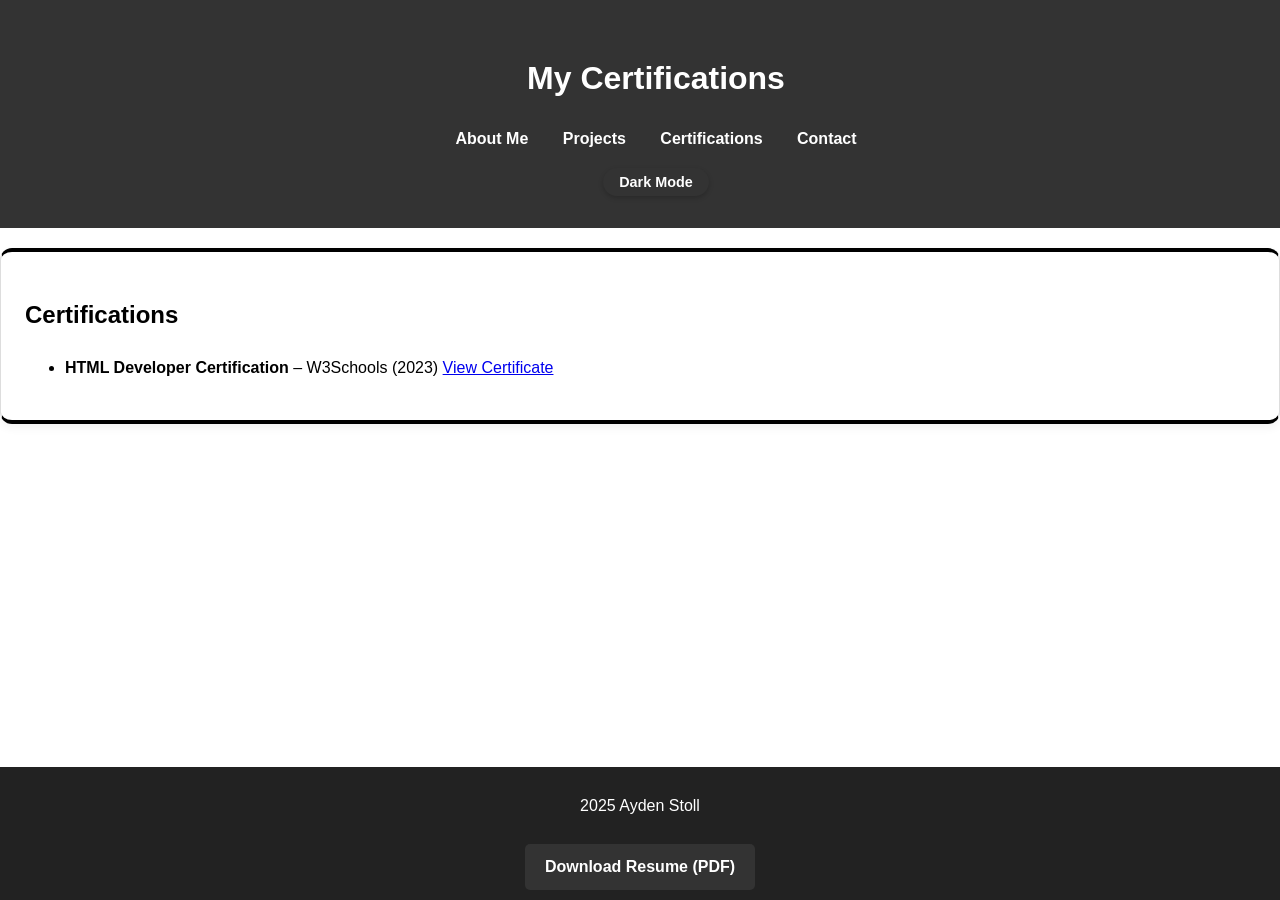
==== certifications.html @ 23196048 "Add files via upload" ====
<!DOCTYPE html>

<html lang="en">
<head>
  <meta charset="UTF-8" />
  <meta name="viewport" content="width=device-width, initial-scale=1.0" />
  <title>Ayden Stoll's Portfolio</title>
  <link rel="stylesheet" href="style.css" />
</head>

<body>
  <header>
    <h1>My Certifications</h1>
    <nav>
      <ul>
        <li><a href="index.html">About Me</a></li>
        <li><a href="projects.html">Projects</a></li>
		<li><a href="certifications.html">Certifications</a></li>	
        <li><a href="contact.html">Contact</a></li>
      </ul>
    </nav>
	
	<button id="theme-toggle">Dark Mode</button>

  </header>

<main>

<section id="certifications">
  <h2>Certifications</h2>
  <ul>
    <li>
      <strong>HTML Developer Certification</strong> – W3Schools (2023)  
      <a href="Certifications/HTML_Certification.pdf" target="_blank">View Certificate</a>
    </li>
  </ul>
</section>


</main>

  <footer>
    <p>2025 Ayden Stoll</p>
	<a href="resume.pdf" download class="download-btn">Download Resume (PDF)</a>
	</footer>
  
  <script>
  const toggleBtn = document.getElementById('theme-toggle');

  toggleBtn.addEventListener('click', () => {
    document.body.classList.toggle('dark-theme');

    // Save preference in localStorage
    if (document.body.classList.contains('dark-theme')) {
      localStorage.setItem('theme', 'dark');
    } else {
      localStorage.setItem('theme', 'light');
    }
  });

  // Apply saved theme on page load
  window.addEventListener('DOMContentLoaded', () => {
    if (localStorage.getItem('theme') === 'dark') {
      document.body.classList.add('dark-theme');
    }
  });
</script>  

<script>
  window.addEventListener('DOMContentLoaded', () => {
    document.querySelectorAll('section').forEach(section => {
      section.classList.add('visible');
    });
  });
</script>

</body>
</html>
---- style.css ----
body {
  font-family: Arial, sans-serif;
  line-height: 1.6;
  margin: 0;
  padding: 0;
  background: #f4f4f4;
  color: #333;
}

header {
  background: #333;
  color: #fff;
  position: sticky;
  top: 0;
  width: 100%;
  padding: 2rem 1rem;
  transition: all 0.3s ease;
  box-shadow: none;
  z-index: 999;
  text-align: center;
}

header.shrink {
  padding: 0.5rem 1rem;
  box-shadow: 0 2px 4px rgba(0,0,0,0.1);
}

header h1 {
  font-size: 2rem;
  transition: font-size 0.3s ease;
}

header.shrink h1 {
  font-size: 1.3rem;
}

nav ul {
  list-style: none;
  padding: 0;
}

nav ul li {
  display: inline-block;
  margin: 0 15px;
  position: relative;
}

nav a {
  color: #fff;
  text-decoration: none;
  font-weight: bold;
  transition: color 0.3s ease;
}

/*underline anim*/
nav a::after {
  content: "";
  position: absolute;
  width: 0%;
  height: 2px;
  bottom: -4px;
  left: 0;
  background-color: #fff;
  transition: width 0.3s ease;
}

/*Hover styles*/
nav a:hover {
  color: #ffdd57;
}

nav a:hover::after {
  width: 100%;
}

nav a::after {
  transition: width 0.3s ease;
}

nav a:not(:hover)::after {
  width: 0%;
}

/*glow effect*/
nav a:hover {
  text-shadow: 0 0 8px rgba(255, 221, 87, 0.7);
}

section {
  padding: 20px;
  margin: 20px;
  background: var(--bg-color);
  border-radius: 8px;
  box-shadow: 0 0 5px rgba(0,0,0,0.1);
  transition: background-color 0.3s;
}

.project {
  margin-bottom: 20px;
}

footer {
  text-align: center;
  padding: 10px;
  background: #222;
  color: #fff;
}

html, body {
  height: 100%;
  margin: 0;
  display: flex;
  flex-direction: column;
}

main {
  flex: 1;
}

/*light*/
:root {
  --bg-color: #ffffff;
  --text-color: #000000;
}

/*Dark*/
.dark-theme {
  --bg-color: #121212;
  --text-color: #e0e0e0;
}

body {
  background-color: var(--bg-color);
  color: var(--text-color);
  transition: background-color 0.3s, color 0.3s;
}

section.visible {
  opacity: 1;
  transform: translateY(0);
}

#theme-toggle {
  background: #333;
  color: #fff;
  border: none;
  padding: 0.4rem 1rem;
  border-radius: 30px;
  font-size: 0.9rem;
  font-weight: bold;
  cursor: pointer;
  transition: background 0.3s, transform 0.2s;
  box-shadow: 0 2px 5px rgba(0,0,0,0.2);
}

#theme-toggle:hover {
  background: #444;
  transform: scale(1.05);
}

body.dark #theme-toggle {
  background: #eee;
  color: #000;
}

body.dark #theme-toggle:hover {
  background: #ddd;
}

section {
  background-color: var(--bg-color);
  color: var(--text-color);
  border: 1px solid #ddd;
  border-radius: 12px;
  padding: 24px;
  margin: 20px auto;
  box-shadow: 0 4px 10px rgba(0, 0, 0, 0.05);
  transition: box-shadow 0.3s ease, transform 0.2s ease;
  border-top: 4px solid #000; 
  border-bottom: 4px solid #000;
  opacity: 0;
  transform: translateY(20px);
  transition: opacity 1s ease, transform 1s ease;
}

section:hover {
  box-shadow: 0 6px 18px rgba(0, 0, 0, 0.1);
  transform: translateY(-4px);
}

.dark-theme section {
  background-color: #1e1e1e;
  border: 1px solid #444; /* darker border */
  box-shadow: 0 4px 10px rgba(0, 0, 0, 0.4); /* optional, deeper shadow */
}

@media (max-width: 600px) {
  nav ul li {
    display: block;
    margin: 10px 0;
  }

  header h1 {
    font-size: 1.5rem;
  }

  #theme-toggle {
    padding: 0.3rem 0.8rem;
    font-size: 0.8rem;
  }
}

.download-btn {
  display: inline-block;
  margin-top: 10px;
  padding: 10px 20px;
  background-color: #333;
  color: white;
  text-decoration: none;
  border-radius: 5px;
  font-weight: bold;
  transition: background 0.3s ease;
}

.download-btn:hover {
  background-color: #555;
}
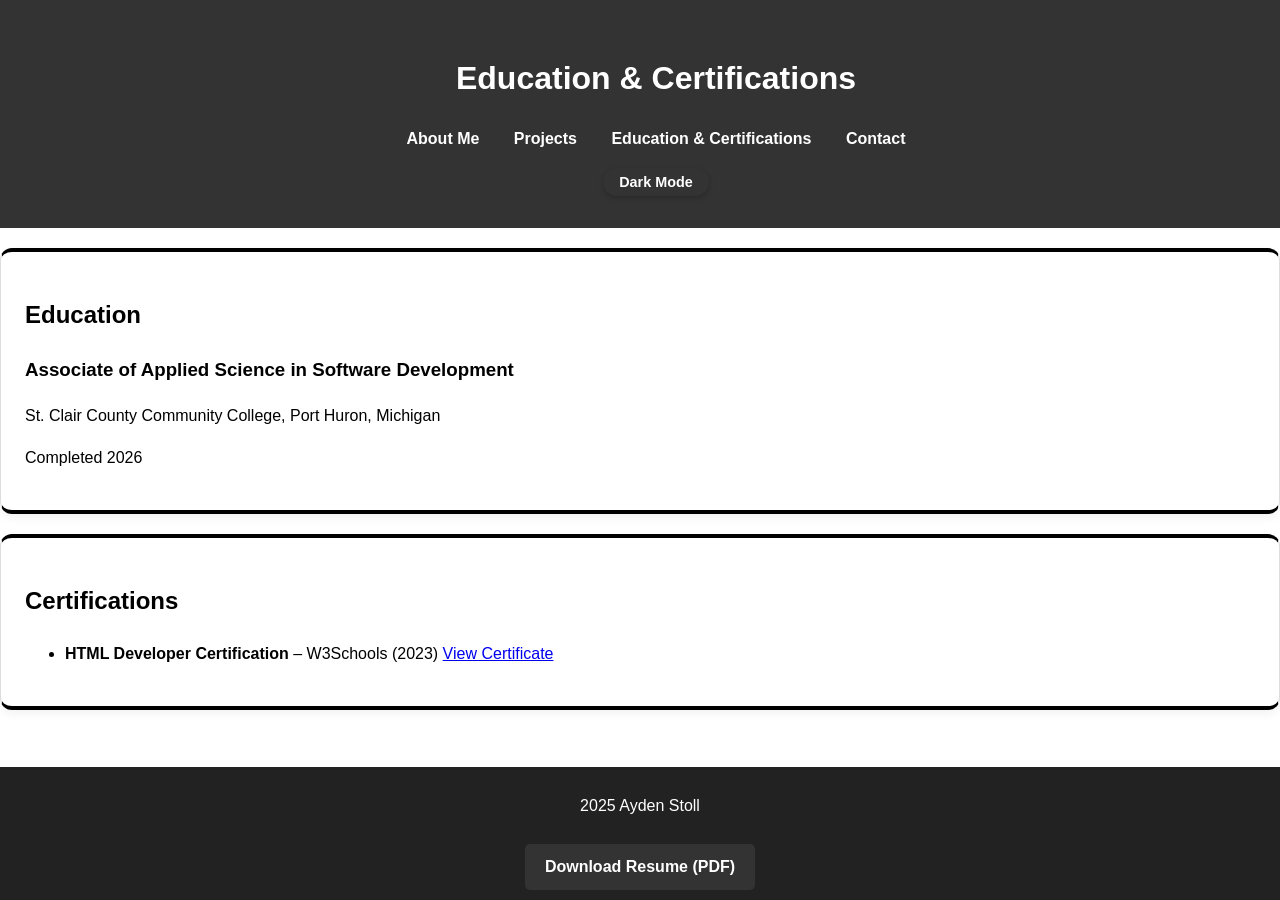
==== commit 24c47265: "Add files via upload" ====
--- a/certifications.html
+++ b/certifications.html
@@ -10,12 +10,12 @@
 
 <body>
   <header>
-    <h1>My Certifications</h1>
+    <h1>Education & Certifications</h1>
     <nav>
       <ul>
         <li><a href="index.html">About Me</a></li>
         <li><a href="projects.html">Projects</a></li>
-		<li><a href="certifications.html">Certifications</a></li>	
+		<li><a href="certifications.html">Education & Certifications</a></li>	
         <li><a href="contact.html">Contact</a></li>
       </ul>
     </nav>
@@ -25,6 +25,16 @@
   </header>
 
 <main>
+
+<section id="education">
+  <h2>Education</h2>
+
+  <div class="credential">
+    <h3>Associate of Applied Science in Software Development</h3>
+    <p>St. Clair County Community College, Port Huron, Michigan</p>
+    <p>Completed 2026</p>
+  </div>
+</section>
 
 <section id="certifications">
   <h2>Certifications</h2>
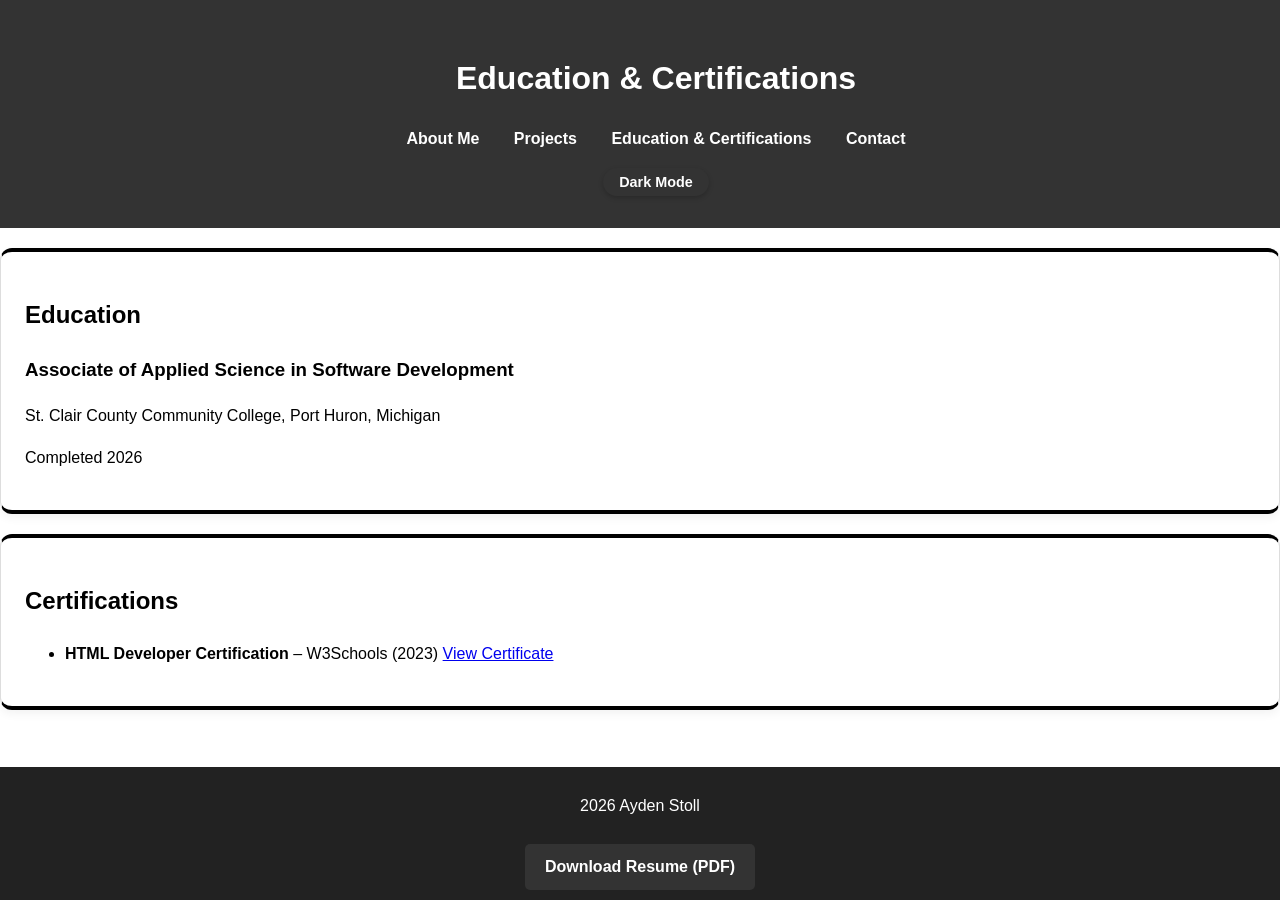
==== commit 8be04ac8: "Add files via upload" ====
--- a/certifications.html
+++ b/certifications.html
@@ -50,7 +50,7 @@
 </main>
 
   <footer>
-    <p>2025 Ayden Stoll</p>
+    <p>2026 Ayden Stoll</p>
 	<a href="resume.pdf" download class="download-btn">Download Resume (PDF)</a>
 	</footer>
   
@@ -60,7 +60,6 @@
   toggleBtn.addEventListener('click', () => {
     document.body.classList.toggle('dark-theme');
 
-    // Save preference in localStorage
     if (document.body.classList.contains('dark-theme')) {
       localStorage.setItem('theme', 'dark');
     } else {
@@ -68,7 +67,6 @@
     }
   });
 
-  // Apply saved theme on page load
   window.addEventListener('DOMContentLoaded', () => {
     if (localStorage.getItem('theme') === 'dark') {
       document.body.classList.add('dark-theme');
--- a/style.css
+++ b/style.css
@@ -225,3 +225,11 @@
 .download-btn:hover {
   background-color: #555;
 }
+
+.project-tech {
+  font-size: 0.95rem;
+  font-weight: bold;
+  margin-top: -5px;
+  margin-bottom: 12px;
+  opacity: 0.8;
+}
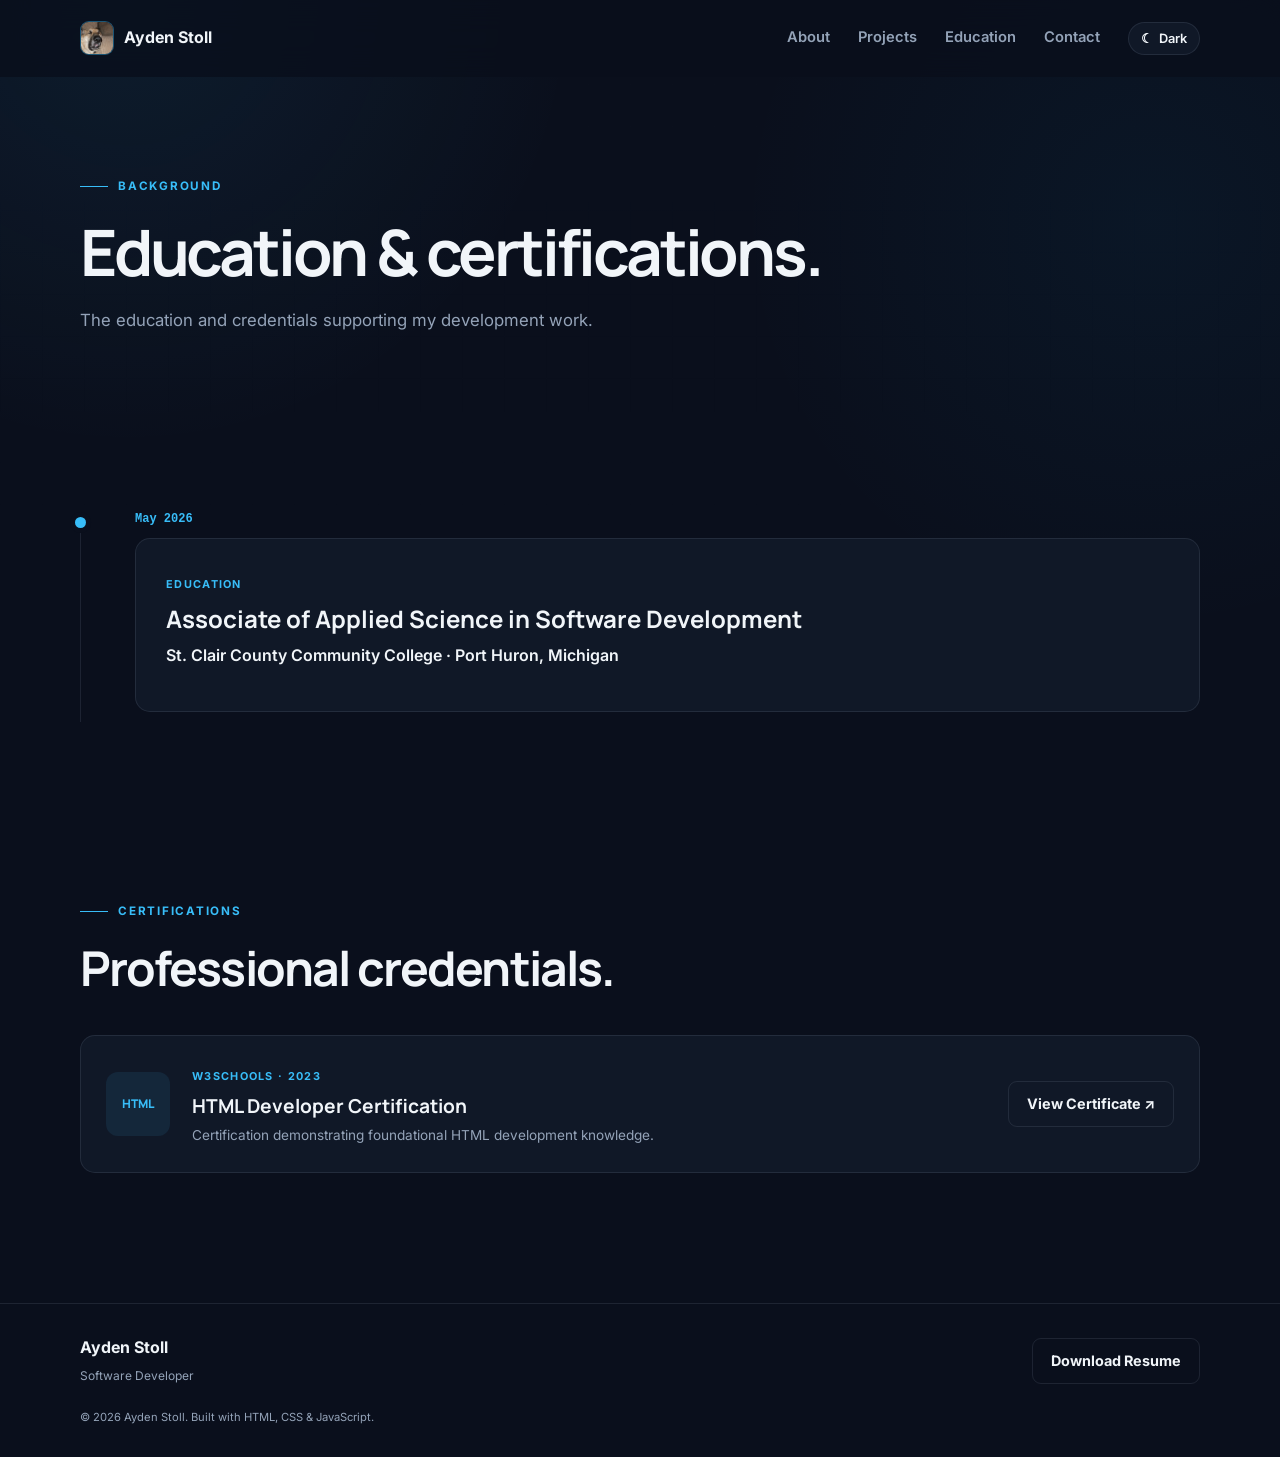
==== commit d8a010be: "Add files via upload" ====
--- a/certifications.html
+++ b/certifications.html
@@ -1,86 +1,78 @@
-<!DOCTYPE html>
-
-<html lang="en">
-<head>
-  <meta charset="UTF-8" />
-  <meta name="viewport" content="width=device-width, initial-scale=1.0" />
-  <title>Ayden Stoll's Portfolio</title>
-  <link rel="stylesheet" href="style.css" />
-</head>
-
-<body>
-  <header>
-    <h1>Education & Certifications</h1>
-    <nav>
-      <ul>
-        <li><a href="index.html">About Me</a></li>
-        <li><a href="projects.html">Projects</a></li>
-		<li><a href="certifications.html">Education & Certifications</a></li>	
-        <li><a href="contact.html">Contact</a></li>
-      </ul>
-    </nav>
-	
-	<button id="theme-toggle">Dark Mode</button>
-
-  </header>
-
-<main>
-
-<section id="education">
-  <h2>Education</h2>
-
-  <div class="credential">
-    <h3>Associate of Applied Science in Software Development</h3>
-    <p>St. Clair County Community College, Port Huron, Michigan</p>
-    <p>Completed 2026</p>
-  </div>
-</section>
-
-<section id="certifications">
-  <h2>Certifications</h2>
-  <ul>
-    <li>
-      <strong>HTML Developer Certification</strong> – W3Schools (2023)  
-      <a href="Certifications/HTML_Certification.pdf" target="_blank">View Certificate</a>
-    </li>
-  </ul>
-</section>
-
-
-</main>
-
-  <footer>
-    <p>2026 Ayden Stoll</p>
-	<a href="resume.pdf" download class="download-btn">Download Resume (PDF)</a>
-	</footer>
-  
-  <script>
-  const toggleBtn = document.getElementById('theme-toggle');
-
-  toggleBtn.addEventListener('click', () => {
-    document.body.classList.toggle('dark-theme');
-
-    if (document.body.classList.contains('dark-theme')) {
-      localStorage.setItem('theme', 'dark');
-    } else {
-      localStorage.setItem('theme', 'light');
-    }
-  });
-
-  window.addEventListener('DOMContentLoaded', () => {
-    if (localStorage.getItem('theme') === 'dark') {
-      document.body.classList.add('dark-theme');
-    }
-  });
-</script>  
-
-<script>
-  window.addEventListener('DOMContentLoaded', () => {
-    document.querySelectorAll('section').forEach(section => {
-      section.classList.add('visible');
-    });
-  });
-</script>
-
-</body>
-</html>
+<!DOCTYPE html>
+<html lang="en">
+<head>
+  <meta charset="UTF-8">
+  <meta name="viewport" content="width=device-width, initial-scale=1.0">
+  <meta name="description" content="Education and certifications for Ayden Stoll.">
+  <title>Education | Ayden Stoll</title>
+  <link rel="stylesheet" href="style.css">
+</head>
+<body>
+  <header class="site-header"><nav class="site-nav">
+      <a href="index.html" class="brand">
+			<div class="brand-mark">
+			<img src="images/as-logo.jpeg" alt="AS">
+			</div>
+			<span>Ayden Stoll</span>
+		</a>
+      <div class="nav-links">
+        <a href="index.html">About</a>
+        <a href="projects.html">Projects</a>
+        <a href="certifications.html">Education</a>
+        <a href="contact.html">Contact</a>
+      </div>
+      <button id="theme-toggle" class="theme-toggle" type="button" aria-label="Toggle color theme">
+        <span class="theme-icon">☾</span>
+        <span class="theme-label">Dark</span>
+      </button>
+    </nav></header>
+  <main>
+    <section class="page-hero container reveal visible">
+      <p class="eyebrow"><span></span> Background</p>
+      <h1>Education & certifications.</h1>
+      <p>The education and credentials supporting my development work.</p>
+    </section>
+
+    <section class="section container reveal">
+      <div class="timeline">
+        <div class="timeline-item">
+          <div class="timeline-dot"></div>
+          <div class="timeline-date">May 2026</div>
+          <div class="timeline-content">
+            <span class="project-type">Education</span>
+            <h2>Associate of Applied Science in Software Development</h2>
+            <p class="institution">St. Clair County Community College · Port Huron, Michigan</p>
+          </div>
+        </div>
+      </div>
+    </section>
+
+    <section class="section container reveal">
+      <div class="section-heading compact">
+        <p class="eyebrow"><span></span> Certifications</p>
+        <h2>Professional credentials.</h2>
+      </div>
+      <div class="credential-card">
+        <div class="credential-icon">HTML</div>
+        <div>
+          <span class="project-type">W3Schools · 2023</span>
+          <h3>HTML Developer Certification</h3>
+          <p>Certification demonstrating foundational HTML development knowledge.</p>
+        </div>
+        <a href="Certifications/HTML_Certification.pdf" target="_blank" rel="noopener" class="btn btn-secondary">View Certificate ↗</a>
+      </div>
+    </section>
+  </main>
+  <footer class="site-footer">
+    <div class="footer-inner">
+      <div>
+        <strong>Ayden Stoll</strong>
+        <span>Software Developer</span>
+      </div>
+      <a href="resume.pdf" download class="btn btn-secondary">Download Resume</a>
+    </div>
+    <p class="copyright">© 2026 Ayden Stoll. Built with HTML, CSS & JavaScript.</p>
+  </footer>
+  <script src="script.js" defer></script>
+</body>
+</html>
--- a/style.css
+++ b/style.css
@@ -1,235 +1,1224 @@
-body {
-  font-family: Arial, sans-serif;
-  line-height: 1.6;
-  margin: 0;
-  padding: 0;
-  background: #f4f4f4;
-  color: #333;
-}
-
-header {
-  background: #333;
-  color: #fff;
-  position: sticky;
-  top: 0;
-  width: 100%;
-  padding: 2rem 1rem;
-  transition: all 0.3s ease;
-  box-shadow: none;
-  z-index: 999;
-  text-align: center;
-}
-
-header.shrink {
-  padding: 0.5rem 1rem;
-  box-shadow: 0 2px 4px rgba(0,0,0,0.1);
-}
-
-header h1 {
-  font-size: 2rem;
-  transition: font-size 0.3s ease;
-}
-
-header.shrink h1 {
-  font-size: 1.3rem;
-}
-
-nav ul {
-  list-style: none;
-  padding: 0;
-}
-
-nav ul li {
-  display: inline-block;
-  margin: 0 15px;
-  position: relative;
-}
-
-nav a {
-  color: #fff;
-  text-decoration: none;
-  font-weight: bold;
-  transition: color 0.3s ease;
-}
-
-/*underline anim*/
-nav a::after {
-  content: "";
-  position: absolute;
-  width: 0%;
-  height: 2px;
-  bottom: -4px;
-  left: 0;
-  background-color: #fff;
-  transition: width 0.3s ease;
-}
-
-/*Hover styles*/
-nav a:hover {
-  color: #ffdd57;
-}
-
-nav a:hover::after {
-  width: 100%;
-}
-
-nav a::after {
-  transition: width 0.3s ease;
-}
-
-nav a:not(:hover)::after {
-  width: 0%;
-}
-
-/*glow effect*/
-nav a:hover {
-  text-shadow: 0 0 8px rgba(255, 221, 87, 0.7);
-}
-
-section {
-  padding: 20px;
-  margin: 20px;
-  background: var(--bg-color);
-  border-radius: 8px;
-  box-shadow: 0 0 5px rgba(0,0,0,0.1);
-  transition: background-color 0.3s;
-}
-
-.project {
-  margin-bottom: 20px;
-}
-
-footer {
-  text-align: center;
-  padding: 10px;
-  background: #222;
-  color: #fff;
-}
-
-html, body {
-  height: 100%;
-  margin: 0;
-  display: flex;
-  flex-direction: column;
-}
-
-main {
-  flex: 1;
-}
-
-/*light*/
-:root {
-  --bg-color: #ffffff;
-  --text-color: #000000;
-}
-
-/*Dark*/
-.dark-theme {
-  --bg-color: #121212;
-  --text-color: #e0e0e0;
-}
-
-body {
-  background-color: var(--bg-color);
-  color: var(--text-color);
-  transition: background-color 0.3s, color 0.3s;
-}
-
-section.visible {
-  opacity: 1;
-  transform: translateY(0);
-}
-
-#theme-toggle {
-  background: #333;
-  color: #fff;
-  border: none;
-  padding: 0.4rem 1rem;
-  border-radius: 30px;
-  font-size: 0.9rem;
-  font-weight: bold;
-  cursor: pointer;
-  transition: background 0.3s, transform 0.2s;
-  box-shadow: 0 2px 5px rgba(0,0,0,0.2);
-}
-
-#theme-toggle:hover {
-  background: #444;
-  transform: scale(1.05);
-}
-
-body.dark #theme-toggle {
-  background: #eee;
-  color: #000;
-}
-
-body.dark #theme-toggle:hover {
-  background: #ddd;
-}
-
-section {
-  background-color: var(--bg-color);
-  color: var(--text-color);
-  border: 1px solid #ddd;
-  border-radius: 12px;
-  padding: 24px;
-  margin: 20px auto;
-  box-shadow: 0 4px 10px rgba(0, 0, 0, 0.05);
-  transition: box-shadow 0.3s ease, transform 0.2s ease;
-  border-top: 4px solid #000; 
-  border-bottom: 4px solid #000;
-  opacity: 0;
-  transform: translateY(20px);
-  transition: opacity 1s ease, transform 1s ease;
-}
-
-section:hover {
-  box-shadow: 0 6px 18px rgba(0, 0, 0, 0.1);
-  transform: translateY(-4px);
-}
-
-.dark-theme section {
-  background-color: #1e1e1e;
-  border: 1px solid #444; /* darker border */
-  box-shadow: 0 4px 10px rgba(0, 0, 0, 0.4); /* optional, deeper shadow */
-}
-
-@media (max-width: 600px) {
-  nav ul li {
-    display: block;
-    margin: 10px 0;
-  }
-
-  header h1 {
-    font-size: 1.5rem;
-  }
-
-  #theme-toggle {
-    padding: 0.3rem 0.8rem;
-    font-size: 0.8rem;
-  }
-}
-
-.download-btn {
-  display: inline-block;
-  margin-top: 10px;
-  padding: 10px 20px;
-  background-color: #333;
-  color: white;
-  text-decoration: none;
-  border-radius: 5px;
-  font-weight: bold;
-  transition: background 0.3s ease;
-}
-
-.download-btn:hover {
-  background-color: #555;
-}
-
-.project-tech {
-  font-size: 0.95rem;
-  font-weight: bold;
-  margin-top: -5px;
-  margin-bottom: 12px;
-  opacity: 0.8;
+/* =========================================================
+   Fonts
+   ========================================================= */
+
+@import url('https://fonts.googleapis.com/css2?family=Inter:wght@400;500;600;700&family=Manrope:wght@600;700;800&display=swap');
+
+
+/* =========================================================
+   Theme Variables
+   ========================================================= */
+
+:root {
+  --bg: #0a0f1c;
+  --surface: #101827;
+  --surface-2: #151f31;
+  --border: rgba(148, 163, 184, .14);
+
+  --text: #f1f5f9;
+  --muted: #94a3b8;
+
+  --accent: #38bdf8;
+  --accent-strong: #0ea5e9;
+
+  --header: rgba(10, 15, 28, .78);
+  --shadow: 0 20px 60px rgba(0, 0, 0, .25);
+}
+
+body.light-theme {
+  --bg: #f5f7fb;
+  --surface: #ffffff;
+  --surface-2: #eef3f9;
+  --border: rgba(15, 23, 42, .10);
+
+  --text: #0f172a;
+  --muted: #64748b;
+
+  --accent: #0284c7;
+  --accent-strong: #0369a1;
+
+  --header: rgba(245, 247, 251, .82);
+  --shadow: 0 20px 60px rgba(15, 23, 42, .08);
+}
+
+
+/* =========================================================
+   Base / Global Styles
+   ========================================================= */
+
+* {
+  box-sizing: border-box;
+}
+
+html {
+  scroll-behavior: smooth;
+  background-color: var(--bg);
+}
+
+body {
+  margin: 0;
+  min-height: 100vh;
+  font-family: 'Inter', sans-serif;
+  line-height: 1.7;
+
+  background-color: var(--bg);
+  background-image:
+    radial-gradient(circle at 10% 0%, rgba(56, 189, 248, .08), transparent 28rem),
+    radial-gradient(circle at 90% 15%, rgba(14, 165, 233, .05), transparent 26rem);
+
+  color: var(--text);
+  transition: background-color .3s ease, color .3s ease;
+}
+
+body::before {
+  content: "";
+  position: fixed;
+  inset: 0;
+  pointer-events: none;
+  opacity: .28;
+  background-image:
+    linear-gradient(rgba(148, 163, 184, .035) 1px, transparent 1px),
+    linear-gradient(90deg, rgba(148, 163, 184, .035) 1px, transparent 1px);
+  background-size: 42px 42px;
+  mask-image: linear-gradient(to bottom, black, transparent 75%);
+  z-index: 0;
+}
+
+a {
+  color: inherit;
+}
+
+h1,
+h2,
+h3 {
+  font-family: 'Manrope', sans-serif;
+  line-height: 1.15;
+  margin-top: 0;
+}
+
+p {
+  color: var(--muted);
+}
+
+.container {
+  width: min(1120px, calc(100% - 40px));
+  margin-inline: auto;
+}
+
+
+/* =========================================================
+   Header / Navigation
+   ========================================================= */
+
+.site-header {
+  position: sticky;
+  top: 0;
+  z-index: 1000;
+  background: var(--header);
+  backdrop-filter: blur(16px);
+  border-bottom: 1px solid transparent;
+  transition: border-color .25s, box-shadow .25s;
+}
+
+.site-header.scrolled {
+  border-color: var(--border);
+  box-shadow: 0 10px 35px rgba(0, 0, 0, .12);
+}
+
+.site-nav {
+  width: min(1120px, calc(100% - 40px));
+  min-height: 76px;
+  margin: auto;
+  display: flex;
+  align-items: center;
+  gap: 28px;
+}
+
+.brand {
+  display: flex;
+  align-items: center;
+  gap: 10px;
+  text-decoration: none;
+  font-family: 'Inter', sans-serif;
+  font-weight: 700;
+  margin-right: auto;
+}
+
+.brand-mark {
+  width: 34px;
+  height: 34px;
+  display: grid;
+  place-items: center;
+  border: 1px solid rgba(56, 189, 248, .35);
+  border-radius: 9px;
+  color: var(--accent);
+  background: rgba(56, 189, 248, .08);
+  overflow: hidden;
+}
+
+.brand-mark img {
+  width: 100%;
+  height: 100%;
+  object-fit: cover;
+  transform: translateY(-8px) scale(1.05);
+}
+
+.nav-links {
+  display: flex;
+  gap: 28px;
+}
+
+.nav-links a {
+  color: var(--muted);
+  text-decoration: none;
+  font-size: .92rem;
+  font-weight: 600;
+  transition: color .2s;
+}
+
+.nav-links a:hover {
+  color: var(--text);
+}
+
+.theme-toggle {
+  border: 1px solid var(--border);
+  background: var(--surface);
+  color: var(--text);
+  border-radius: 999px;
+  padding: 8px 12px;
+  cursor: pointer;
+  font: 600 .8rem Inter;
+  display: flex;
+  gap: 6px;
+  align-items: center;
+}
+
+.theme-toggle:hover {
+  border-color: rgba(56, 189, 248, .4);
+  color: var(--accent);
+}
+
+
+/* =========================================================
+   Hero
+   ========================================================= */
+
+.hero {
+  min-height: calc(100vh - 76px);
+  padding-top: 100px;
+  padding-bottom: 100px;
+  display: grid;
+  grid-template-columns: 1.1fr .9fr;
+  gap: 70px;
+  align-items: center;
+}
+
+.eyebrow {
+  text-transform: uppercase;
+  letter-spacing: .15em;
+  font-size: .73rem;
+  font-weight: 700;
+  color: var(--accent);
+  display: flex;
+  align-items: center;
+  gap: 10px;
+  margin: 0 0 18px;
+}
+
+.eyebrow span {
+  width: 28px;
+  height: 1px;
+  background: var(--accent);
+  display: inline-block;
+}
+
+.hero h1 {
+  font-size: clamp(2.8rem, 6vw, 5.1rem);
+  letter-spacing: -.055em;
+  margin-bottom: 24px;
+}
+
+.hero h1 span {
+  color: var(--accent);
+}
+
+.hero-text {
+  max-width: 640px;
+  font-size: 1.08rem;
+  margin-bottom: 32px;
+}
+
+.hero-actions {
+  display: flex;
+  gap: 12px;
+  flex-wrap: wrap;
+}
+
+.hero-meta {
+  display: flex;
+  gap: 12px;
+  margin-top: 30px;
+  color: var(--muted);
+  font-size: .78rem;
+}
+
+
+/* =========================================================
+   Buttons
+   ========================================================= */
+
+.btn {
+  display: inline-flex;
+  align-items: center;
+  justify-content: center;
+  gap: 10px;
+  min-height: 46px;
+  padding: 0 18px;
+  border-radius: 9px;
+  text-decoration: none;
+  font-weight: 700;
+  font-size: .9rem;
+  transition:
+    transform .2s,
+    background .2s,
+    border-color .2s;
+}
+
+.btn:hover {
+  transform: translateY(-2px);
+}
+
+.btn-primary {
+  color: #03131c;
+  background: var(--accent);
+}
+
+.btn-primary:hover {
+  background: #67d3fa;
+}
+
+.btn-ghost,
+.btn-secondary {
+  color: var(--text);
+  background: transparent;
+  border: 1px solid var(--border);
+}
+
+.btn-ghost:hover,
+.btn-secondary:hover {
+  border-color: rgba(56, 189, 248, .45);
+  color: var(--accent);
+}
+
+
+/* =========================================================
+   Code Window
+   ========================================================= */
+
+.code-window {
+  background: rgba(15, 23, 42, .72);
+  border: 1px solid var(--border);
+  border-radius: 16px;
+  box-shadow: var(--shadow);
+  overflow: hidden;
+  transform: rotate(1deg);
+}
+
+.light-theme .code-window {
+  background: #0f172a;
+}
+
+.window-bar {
+  height: 42px;
+  display: flex;
+  align-items: center;
+  gap: 7px;
+  padding: 0 15px;
+  border-bottom: 1px solid rgba(148, 163, 184, .12);
+}
+
+.window-bar span {
+  width: 9px;
+  height: 9px;
+  border-radius: 50%;
+  background: #475569;
+}
+
+.window-bar small {
+  margin-left: 10px;
+  color: #64748b;
+  font: 500 .72rem Inter;
+}
+
+.code-window pre {
+  padding: 28px;
+  margin: 0;
+  overflow: auto;
+  color: #cbd5e1;
+  font: 500 .88rem/1.9 ui-monospace, SFMono-Regular, Consolas, monospace;
+}
+
+.code-window b {
+  color: #38bdf8;
+}
+
+.code-window em {
+  color: #a5f3fc;
+  font-style: normal;
+}
+
+
+/* =========================================================
+   General Sections
+   ========================================================= */
+
+.section {
+  padding: 90px 0;
+}
+
+.section-heading {
+  margin-bottom: 40px;
+}
+
+.section-heading h2 {
+  font-size: clamp(2rem, 4vw, 3rem);
+  letter-spacing: -.04em;
+}
+
+.section-heading.compact {
+  margin-bottom: 28px;
+}
+
+
+/* =========================================================
+   About
+   ========================================================= */
+
+.about-grid {
+  display: grid;
+  grid-template-columns: 1.3fr .7fr;
+  gap: 70px;
+}
+
+.about-copy {
+  font-size: 1rem;
+}
+
+.about-copy p {
+  margin: 0 0 20px;
+}
+
+.about-highlight {
+  display: grid;
+  grid-template-columns: 1fr;
+  gap: 1px;
+  background: var(--border);
+  border: 1px solid var(--border);
+  border-radius: 14px;
+  overflow: hidden;
+  align-self: start;
+}
+
+.stat {
+  background: var(--surface);
+  padding: 23px;
+}
+
+.stat strong {
+  display: block;
+  font-family: 'Manrope', sans-serif;
+  font-size: 1.5rem;
+  font-weight: 800;
+  color: var(--accent);
+}
+
+.stat span {
+  color: var(--muted);
+  font-size: .83rem;
+}
+
+
+/* =========================================================
+   Skills
+   ========================================================= */
+
+.skills-grid {
+  display: grid;
+  grid-template-columns: repeat(3, 1fr);
+  gap: 18px;
+}
+
+.skill-group {
+  background: var(--surface);
+  border: 1px solid var(--border);
+  border-radius: 14px;
+  padding: 24px;
+}
+
+.skill-group h3 {
+  font-size: 1rem;
+  margin-bottom: 20px;
+}
+
+.skill-list {
+  display: flex;
+  flex-wrap: wrap;
+  gap: 10px;
+}
+
+.skill-list div {
+  display: flex;
+  align-items: center;
+  gap: 8px;
+  padding: 9px 11px;
+  background: var(--surface-2);
+  border-radius: 8px;
+  color: var(--muted);
+  font-size: .8rem;
+}
+
+.skill-list i {
+  color: var(--accent);
+  font-size: 1.15rem;
+}
+
+
+/* =========================================================
+   Featured Project
+   ========================================================= */
+
+.featured-project {
+  display: grid;
+  grid-template-columns: 1.1fr .9fr;
+  border: 1px solid var(--border);
+  border-radius: 18px;
+  overflow: hidden;
+  background: var(--surface);
+  box-shadow: var(--shadow);
+}
+
+.project-visual {
+  min-height: 350px;
+  display: grid;
+  place-items: center;
+  padding: 38px;
+  background: linear-gradient(
+    135deg,
+    rgba(56, 189, 248, .08),
+    rgba(14, 165, 233, .015)
+  );
+}
+
+.mock-browser {
+  width: 100%;
+  max-width: 500px;
+  border-radius: 11px;
+  overflow: hidden;
+  border: 1px solid var(--border);
+  background: #fff;
+  box-shadow: 0 25px 55px rgba(0, 0, 0, .25);
+}
+
+.mock-top {
+  height: 31px;
+  background: #e2e8f0;
+  display: flex;
+  align-items: center;
+  gap: 5px;
+  padding: 0 10px;
+}
+
+.mock-top span {
+  width: 7px;
+  height: 7px;
+  background: #94a3b8;
+  border-radius: 50%;
+}
+
+.mock-top small {
+  margin-left: 7px;
+  color: #64748b;
+  font-size: 7px;
+}
+
+.mock-content {
+  padding: 28px;
+  height: 230px;
+  background: #fafafa;
+}
+
+.mock-brand {
+  display: flex;
+  align-items: center;
+  gap: 10px;
+  margin-bottom: 24px;
+}
+
+.mock-logo {
+  width: 55px;
+  height: 55px;
+  object-fit: contain;
+}
+
+.mock-brand span {
+  color: #111827;
+  font-size: 15px;
+  font-weight: 800;
+}
+
+.mock-line {
+  height: 8px;
+  width: 45%;
+  background: #cbd5e1;
+  border-radius: 5px;
+  margin-top: 15px;
+}
+
+.mock-line.wide {
+  width: 75%;
+  margin-top: 35px;
+}
+
+.mock-products {
+  display: flex;
+  gap: 9px;
+  margin-top: 28px;
+}
+
+.mock-products span {
+  height: 70px;
+  flex: 1;
+  background: #e2e8f0;
+  border-radius: 5px;
+}
+
+.featured-copy {
+  padding: 48px;
+  display: flex;
+  flex-direction: column;
+  justify-content: center;
+}
+
+.project-type {
+  color: var(--accent);
+  text-transform: uppercase;
+  letter-spacing: .12em;
+  font-size: .68rem;
+  font-weight: 700;
+}
+
+.featured-copy h3 {
+  font-size: 2rem;
+  margin: 12px 0;
+}
+
+.tags {
+  display: flex;
+  flex-wrap: wrap;
+  gap: 7px;
+  margin: 20px 0 25px;
+}
+
+.tags span {
+  background: rgba(56, 189, 248, .08);
+  border: 1px solid rgba(56, 189, 248, .12);
+  color: var(--accent);
+  border-radius: 999px;
+  padding: 4px 9px;
+  font-size: .7rem;
+  font-weight: 600;
+}
+
+.text-link {
+  color: var(--accent);
+  text-decoration: none;
+  font-weight: 700;
+  font-size: .84rem;
+}
+
+.text-link span {
+  margin-left: 4px;
+  transition: margin .2s;
+}
+
+.text-link:hover span {
+  margin-left: 8px;
+}
+
+
+/* =========================================================
+   CTA
+   ========================================================= */
+
+.cta {
+  margin-top: 30px;
+  margin-bottom: 100px;
+  padding: 44px 48px;
+  display: flex;
+  justify-content: space-between;
+  align-items: center;
+  gap: 30px;
+  background: linear-gradient(
+    110deg,
+    rgba(56, 189, 248, .10),
+    rgba(56, 189, 248, .025)
+  );
+  border: 1px solid rgba(56, 189, 248, .16);
+  border-radius: 18px;
+}
+
+.cta h2 {
+  margin: 0 0 8px;
+  font-size: 1.7rem;
+}
+
+.cta p {
+  margin: 0;
+}
+
+
+/* =========================================================
+   Page Hero
+   ========================================================= */
+
+.page-hero {
+  padding: 100px 0 70px;
+}
+
+.page-hero h1 {
+  font-size: clamp(2.7rem, 5vw, 4.4rem);
+  letter-spacing: -.05em;
+  margin-bottom: 18px;
+}
+
+.page-hero > p:last-child {
+  max-width: 650px;
+  font-size: 1.05rem;
+}
+
+
+/* =========================================================
+   Projects
+   ========================================================= */
+
+.project-section-title {
+  display: flex;
+  align-items: center;
+  justify-content: space-between;
+  margin-bottom: 26px;
+}
+
+.project-section-title h2 {
+  font-size: 1.7rem;
+  margin: 0;
+}
+
+.project-section-title > span {
+  color: var(--muted);
+  font: 700 .75rem ui-monospace, monospace;
+}
+
+.project-grid {
+  display: grid;
+  gap: 18px;
+}
+
+.project-grid.two-col {
+  grid-template-columns: repeat(2, 1fr);
+}
+
+.project-card {
+  background: var(--surface);
+  border: 1px solid var(--border);
+  border-radius: 15px;
+  overflow: hidden;
+  transition:
+    transform .25s,
+    border-color .25s,
+    box-shadow .25s;
+}
+
+.project-card:hover {
+  transform: translateY(-5px);
+  border-color: rgba(56, 189, 248, .3);
+  box-shadow: var(--shadow);
+}
+
+.card-visual {
+  min-height: 250px;
+  display: grid;
+  place-items: center;
+  background: linear-gradient(
+    135deg,
+    rgba(56, 189, 248, .08),
+    transparent
+  );
+}
+
+.project-screenshots {
+  width: 100%;
+  display: grid;
+  grid-template-columns: repeat(3, 1fr);
+  gap: 12px;
+  padding: 30px;
+}
+
+.project-screenshots img {
+  width: 100%;
+  display: block;
+  border-radius: 8px;
+  border: 1px solid var(--border);
+  box-shadow: 0 10px 25px rgba(0, 0, 0, .15);
+}
+
+@media (max-width: 600px) {
+  .project-screenshots {
+    grid-template-columns: 1fr;
+    padding: 20px;
+  }
+}
+
+.project-screenshots img {
+  cursor: pointer;
+  transition: transform .2s, box-shadow .2s;
+}
+
+.project-screenshots img:hover {
+  transform: translateY(-3px);
+  box-shadow: 0 15px 30px rgba(0, 0, 0, .2);
+}
+
+.image-lightbox {
+  position: fixed;
+  inset: 0;
+  z-index: 2000;
+  display: none;
+  align-items: center;
+  justify-content: center;
+  padding: 40px;
+  background: rgba(0, 0, 0, .85);
+  cursor: pointer;
+}
+
+.image-lightbox.active {
+  display: flex;
+}
+
+.image-lightbox img {
+  max-width: 95%;
+  max-height: 90vh;
+  object-fit: contain;
+  border-radius: 8px;
+  box-shadow: 0 20px 60px rgba(0, 0, 0, .5);
+  cursor: default;
+}
+
+.lightbox-close {
+  position: absolute;
+  top: 20px;
+  right: 25px;
+  border: none;
+  background: transparent;
+  color: white;
+  font-size: 2.5rem;
+  cursor: pointer;
+  line-height: 1;
+}
+
+.mini-browser {
+  width: 78%;
+  height: 170px;
+  border: 1px solid rgba(15, 23, 42, .12);
+  border-radius: 8px;
+  overflow: hidden;
+  background: #fff;
+  box-shadow: 0 15px 35px rgba(0, 0, 0, .18);
+}
+
+.mini-bar {
+  height: 20px;
+  background: #e2e8f0;
+}
+
+.mini-hero {
+  height: 70px;
+  margin: 15px;
+  border-radius: 5px;
+  background: #e2e8f0;
+}
+
+.mini-blocks {
+  display: flex;
+  gap: 7px;
+  padding: 0 15px;
+}
+
+.mini-blocks i {
+  flex: 1;
+  height: 40px;
+  background: #cbd5e1;
+  border-radius: 4px;
+}
+
+.card-body {
+  padding: 27px;
+}
+
+.card-body h3 {
+  font-size: 1.35rem;
+  margin: 8px 0;
+}
+
+.card-body p {
+  font-size: .88rem;
+  margin-bottom: 0;
+}
+
+.card-icon {
+  width: 54px;
+  height: 54px;
+  margin: 26px 26px 0;
+  border-radius: 12px;
+  display: grid;
+  place-items: center;
+  color: var(--accent);
+  background: rgba(56, 189, 248, .08);
+  border: 1px solid rgba(56, 189, 248, .13);
+  font: 700 1.05rem ui-monospace, monospace;
+}
+
+.card-links {
+  display: flex;
+  gap: 18px;
+}
+
+.card-links a {
+  color: var(--text);
+  text-decoration: none;
+  font-weight: 700;
+  font-size: .8rem;
+}
+
+.card-links a:hover {
+  color: var(--accent);
+}
+
+
+/* =========================================================
+   Timeline / Education
+   ========================================================= */
+
+.timeline {
+  position: relative;
+  padding-left: 32px;
+  border-left: 1px solid var(--border);
+}
+
+.timeline-item {
+  position: relative;
+  padding: 0 0 10px 22px;
+}
+
+.timeline-dot {
+  position: absolute;
+  width: 11px;
+  height: 11px;
+  border-radius: 50%;
+  background: var(--accent);
+  left: -38px;
+  top: 5px;
+  box-shadow: 0 0 0 5px var(--bg);
+}
+
+.timeline-date {
+  color: var(--accent);
+  font: 700 .75rem ui-monospace, monospace;
+  margin-bottom: 12px;
+}
+
+.timeline-content {
+  background: var(--surface);
+  border: 1px solid var(--border);
+  border-radius: 15px;
+  padding: 30px;
+}
+
+.timeline-content h2 {
+  font-size: 1.5rem;
+  margin: 9px 0;
+}
+
+.institution {
+  color: var(--text);
+  font-weight: 600;
+  margin: 0 0 12px;
+}
+
+.credential-card {
+  display: flex;
+  align-items: center;
+  gap: 22px;
+  background: var(--surface);
+  border: 1px solid var(--border);
+  border-radius: 15px;
+  padding: 25px;
+}
+
+.credential-icon {
+  width: 64px;
+  height: 64px;
+  display: grid;
+  place-items: center;
+  border-radius: 12px;
+  background: rgba(56, 189, 248, .09);
+  color: var(--accent);
+  font: 800 .75rem Manrope;
+}
+
+.credential-card > div:nth-child(2) {
+  flex: 1;
+}
+
+.credential-card h3 {
+  margin: 7px 0;
+  font-size: 1.2rem;
+}
+
+.credential-card p {
+  margin: 0;
+  font-size: .85rem;
+}
+
+
+/* =========================================================
+   Contact
+   ========================================================= */
+
+.contact-grid {
+  display: grid;
+  gap: 14px;
+  max-width: 820px;
+}
+
+.contact-card {
+  display: grid;
+  grid-template-columns: 54px 1fr auto;
+  gap: 18px;
+  align-items: center;
+  padding: 22px;
+  background: var(--surface);
+  border: 1px solid var(--border);
+  border-radius: 14px;
+  text-decoration: none;
+  transition: transform .2s, border-color .2s;
+}
+
+.contact-card:hover {
+  transform: translateX(5px);
+  border-color: rgba(56, 189, 248, .35);
+}
+
+.contact-icon {
+  width: 50px;
+  height: 50px;
+  border-radius: 11px;
+  display: grid;
+  place-items: center;
+  background: rgba(56, 189, 248, .08);
+  color: var(--accent);
+  font-weight: 800;
+}
+
+.contact-card h3 {
+  margin: 5px 0 0;
+  font-size: 1rem;
+}
+
+.contact-card p {
+  margin: 2px 0 0;
+  font-size: .78rem;
+}
+
+
+/* =========================================================
+   Footer
+   ========================================================= */
+
+.site-footer {
+  margin-top: 40px;
+  border-top: 1px solid var(--border);
+  padding: 30px 0;
+}
+
+.footer-inner {
+  width: min(1120px, calc(100% - 40px));
+  margin: auto;
+  display: flex;
+  justify-content: space-between;
+  align-items: center;
+  gap: 20px;
+}
+
+.footer-inner strong {
+  display: block;
+  font-family: 'Inter', sans-serif;
+  font-weight: 700;
+}
+
+.footer-inner span {
+  color: var(--muted);
+  font-size: .75rem;
+}
+
+.copyright {
+  width: min(1120px, calc(100% - 40px));
+  margin: 20px auto 0;
+  font-size: .7rem;
+  color: var(--muted);
+}
+
+
+/* =========================================================
+   Scroll Reveal
+   ========================================================= */
+
+.reveal {
+  opacity: 0;
+  transform: translateY(22px);
+  transition:
+    opacity .65s ease,
+    transform .65s ease;
+}
+
+.reveal.visible {
+  opacity: 1;
+  transform: translateY(0);
+}
+
+
+/* =========================================================
+   Responsive - Tablet
+   ========================================================= */
+
+@media (max-width: 800px) {
+
+  .site-nav {
+    min-height: 68px;
+    gap: 12px;
+  }
+
+  .nav-links {
+    gap: 14px;
+  }
+
+  .nav-links a {
+    font-size: .78rem;
+  }
+
+  .theme-label {
+    display: none;
+  }
+
+  .hero,
+  .featured-project,
+  .about-grid {
+    grid-template-columns: 1fr;
+  }
+
+  .hero {
+    min-height: auto;
+    padding-top: 75px;
+  }
+
+  .hero-card {
+    max-width: 650px;
+    width: 100%;
+  }
+
+  .skills-grid,
+  .project-grid.two-col {
+    grid-template-columns: 1fr;
+  }
+
+  .cta {
+    flex-direction: column;
+    align-items: flex-start;
+  }
+
+  .credential-card {
+    align-items: flex-start;
+    flex-wrap: wrap;
+  }
+}
+
+
+/* =========================================================
+   Responsive - Mobile
+   ========================================================= */
+
+@media (max-width: 600px) {
+
+  .container,
+  .site-nav,
+  .footer-inner,
+  .copyright {
+    width: min(100% - 28px, 1120px);
+  }
+
+  .nav-links {
+    display: none;
+  }
+
+  .brand {
+    margin-right: 0;
+  }
+
+  .site-nav {
+    justify-content: space-between;
+  }
+
+  .hero {
+    padding-top: 60px;
+    padding-bottom: 70px;
+  }
+
+  .hero h1 {
+    font-size: 2.7rem;
+  }
+
+  .hero-meta {
+    flex-wrap: wrap;
+  }
+
+  .section {
+    padding: 65px 0;
+  }
+
+  .page-hero {
+    padding: 70px 0 45px;
+  }
+
+  .featured-copy {
+    padding: 30px;
+  }
+
+  .project-visual {
+    min-height: 260px;
+    padding: 25px;
+  }
+
+  .cta {
+    padding: 30px;
+    margin-bottom: 65px;
+  }
+
+  .contact-card {
+    grid-template-columns: 44px 1fr auto;
+    padding: 17px;
+  }
+
+  .contact-icon {
+    width: 44px;
+    height: 44px;
+  }
 }
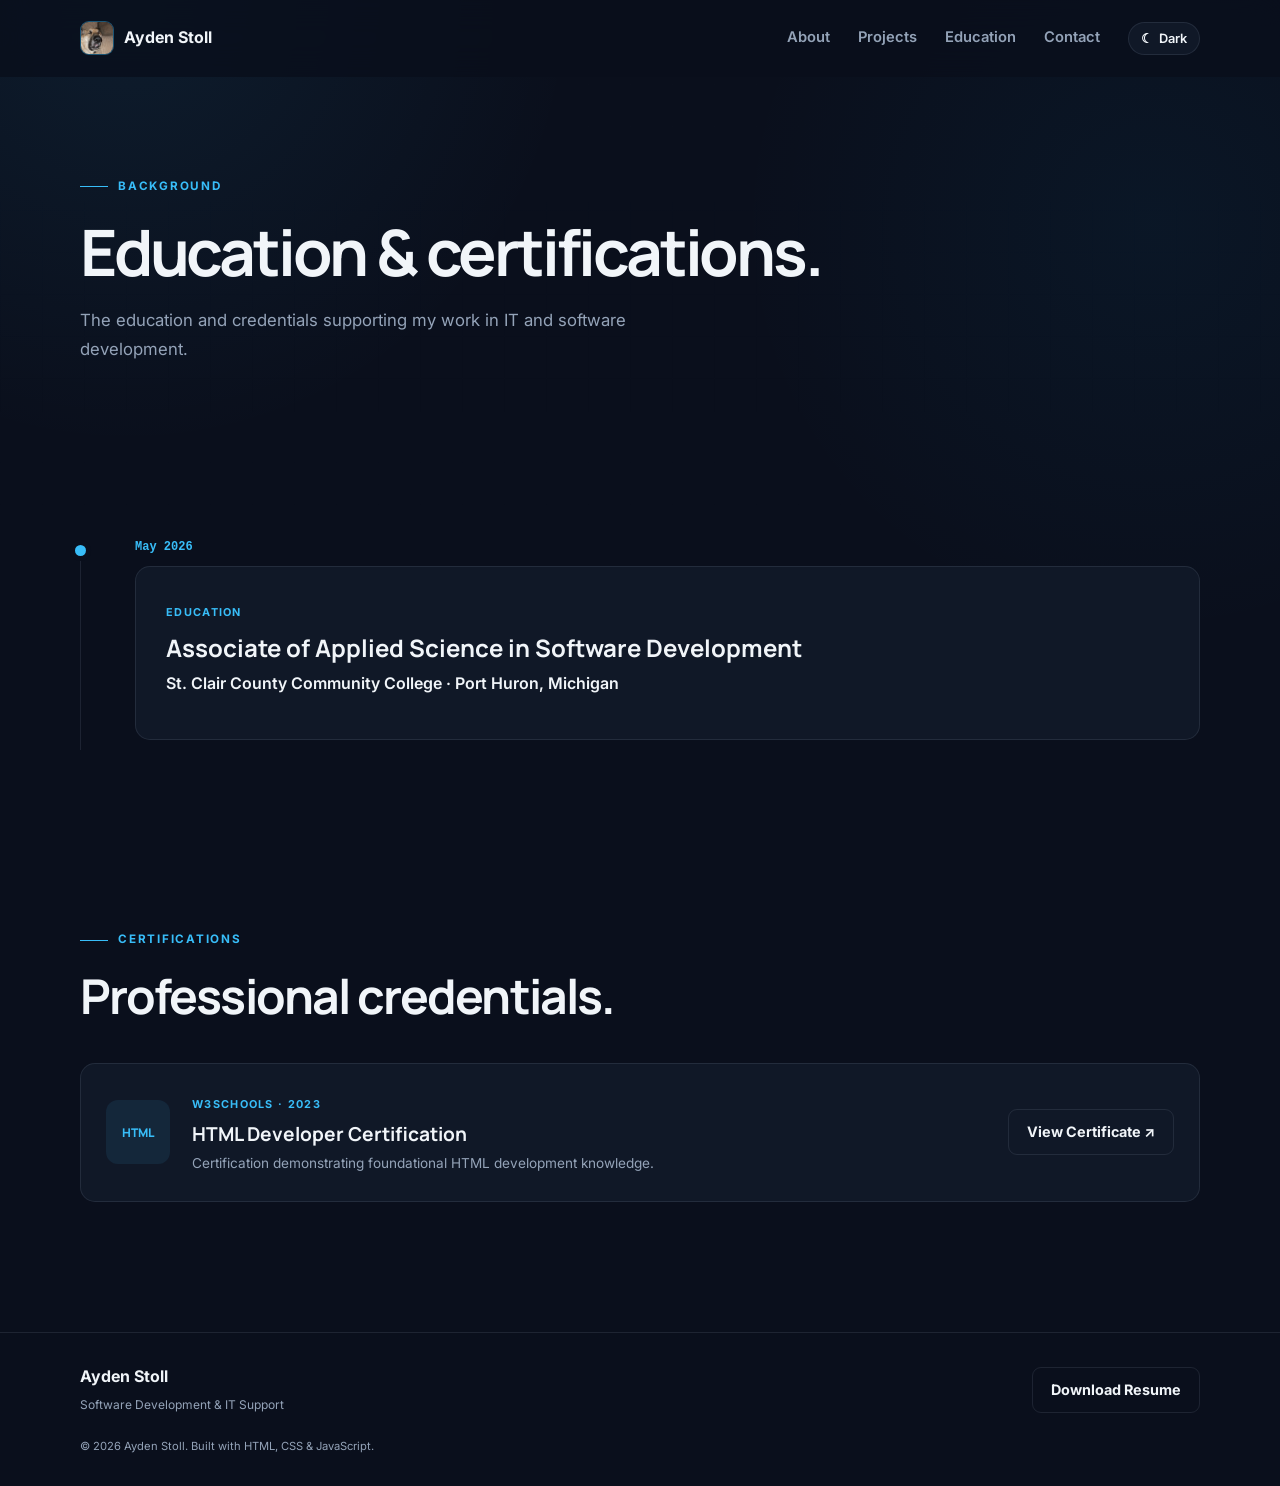
==== commit ad2e65a7: "Add files via upload" ====
--- a/certifications.html
+++ b/certifications.html
@@ -30,7 +30,7 @@
     <section class="page-hero container reveal visible">
       <p class="eyebrow"><span></span> Background</p>
       <h1>Education & certifications.</h1>
-      <p>The education and credentials supporting my development work.</p>
+      <p>The education and credentials supporting my work in IT and software development.</p>
     </section>
 
     <section class="section container reveal">
@@ -67,7 +67,7 @@
     <div class="footer-inner">
       <div>
         <strong>Ayden Stoll</strong>
-        <span>Software Developer</span>
+        <span>Software Development & IT Support</span>
       </div>
       <a href="resume.pdf" download class="btn btn-secondary">Download Resume</a>
     </div>
--- a/style.css
+++ b/style.css
@@ -480,6 +480,48 @@
 .skill-list i {
   color: var(--accent);
   font-size: 1.15rem;
+  font-style: normal;
+  font-weight: 700;
+}
+
+/* =========================================================
+   Technical Experience
+   ========================================================= */
+
+.experience-grid {
+  display: grid;
+  grid-template-columns: repeat(3, 1fr);
+  gap: 18px;
+}
+
+.experience-card {
+  padding: 28px;
+  background: var(--surface);
+  border: 1px solid var(--border);
+  border-radius: 14px;
+}
+
+.experience-icon {
+  width: 48px;
+  height: 48px;
+  display: grid;
+  place-items: center;
+  margin-bottom: 20px;
+  border-radius: 11px;
+  background: rgba(56, 189, 248, .08);
+  border: 1px solid rgba(56, 189, 248, .13);
+  color: var(--accent);
+  font: 800 .8rem ui-monospace, monospace;
+}
+
+.experience-card h3 {
+  margin-bottom: 10px;
+  font-size: 1.15rem;
+}
+
+.experience-card p {
+  margin: 0;
+  font-size: .88rem;
 }
 
 
@@ -1136,6 +1178,7 @@
   }
 
   .skills-grid,
+  .experience-grid,
   .project-grid.two-col {
     grid-template-columns: 1fr;
   }
@@ -1221,4 +1264,4 @@
     width: 44px;
     height: 44px;
   }
-}+}
